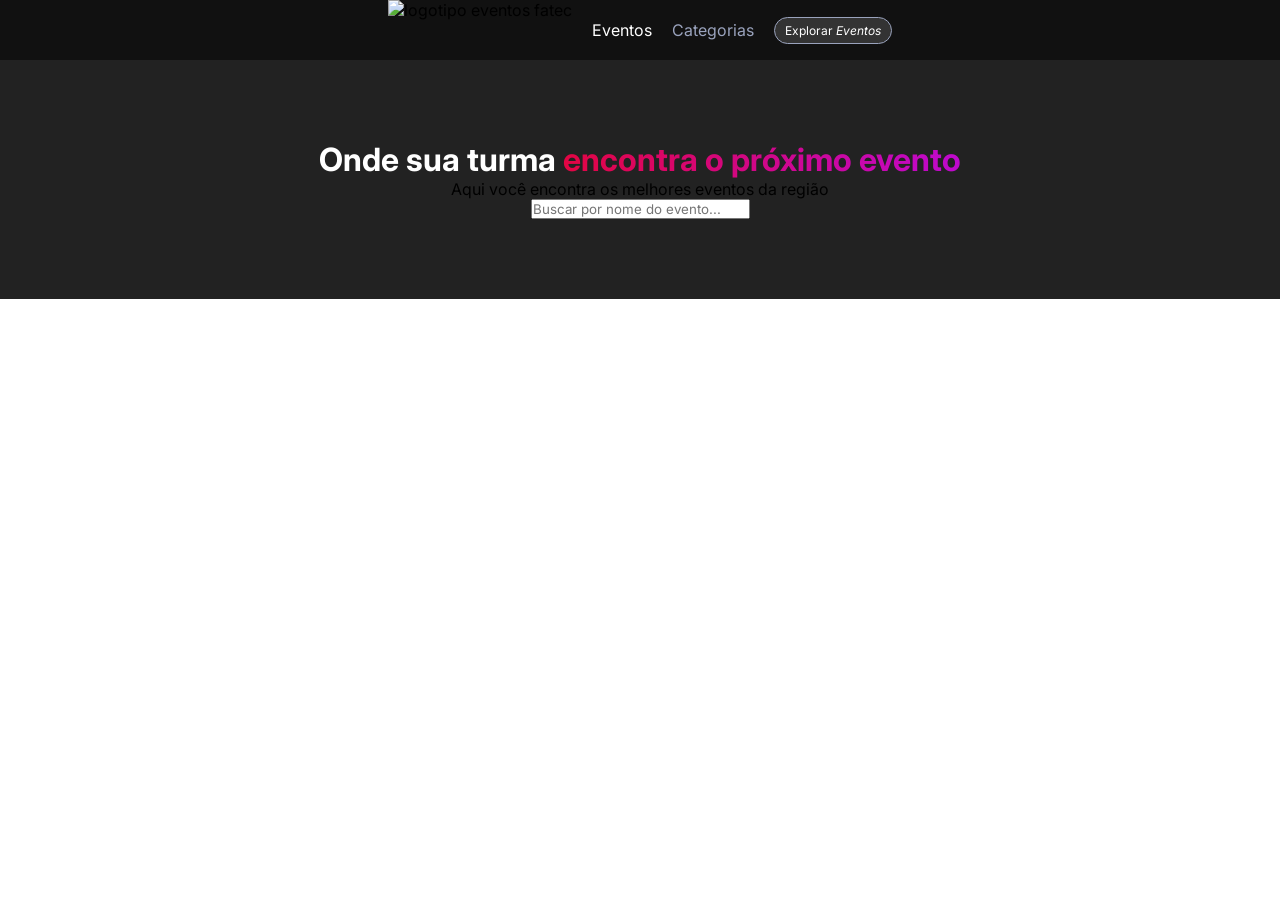
==== index.html @ eeb8b6ac "feat: add gradient highlight effect to hero title text" ====
<!DOCTYPE html>
<html lang="pt-BR">

<head>
    <meta charset="UTF-8">
    <meta name="viewport" content="width=device-width, initial-scale=1.0">
    <title>Página de Eventos</title>
    <link rel="stylesheet" href="./assets/css/styles.css">

    <link rel="preconnect" href="https://fonts.googleapis.com">
    <link rel="preconnect" href="https://fonts.gstatic.com" crossorigin>
    <link
        href="https://fonts.googleapis.com/css2?family=Inter:ital,opsz,wght@0,14..32,100..900;1,14..32,100..900&display=swap"
        rel="stylesheet">
</head>

<body>
    <nav class="header-menu">
        <img class="logo" alt="logotipo eventos fatec" title="Logotipo eventos fatec"
            src="./assets/images/logotipo-eventos-fatec.png" />
        <ul class="navigation">
            <li class="item">
                <a class="link active" href="eventos.html">Eventos</a>
            </li>
            <li class="item">
                <a class="link" href="categorias.html">Categorias</a>
            </li>
            <li class="item">
                <button class="call-to-action">Explorar <i>Eventos</i></button>
            </li>
        </ul>
    </nav>

    <header class="hero">
        <h1 class="title">Onde sua turma <span class="highlight">encontra o próximo evento</span></h1>
        <p class="description">Aqui você encontra os melhores eventos da região</p>

        <input class="search" type="text" placeholder="Buscar por nome do evento..." />
    </header>
</body>

</html>
---- assets/css/styles.css ----
:root {
    --text-gray: #9aa3bd;
    --bg-dark: #111;
    --text-white: #fff;
    --bg-button: #333;
    --bg-hero: #222;
}

* {
    margin: 0;
    padding: 0;
    box-sizing: border-box;
    font-family: "Inter", sans-serif;
}

.header-menu {
    display: flex;
    justify-content: center;
    gap: 20px;
    background-color: var(--bg-dark);

    .logo {
        height: 60px;
    }

    .navigation {
        display: flex;
        gap: 20px;
        align-items: center;
        list-style: none;

        .item {
            .link {
                color: var(--text-gray);
                text-decoration: none;
                transition: 0.3s;

                &:hover,
                &.active {
                    color: var(--text-white);
                }
            }

            .call-to-action {
                background-color: var(--bg-button);
                border: 1px solid var(--text-gray);
                color: var(--text-white);
                padding: 5px 10px;
                border-radius: 20px;
                font-size: 12px;
            }
        }
    }
}


.hero {
    background-color: var(--bg-hero);
    padding: 80px 0;
    display: flex;
    align-items: center;
    flex-direction: column;

    .title {
        color: var(--text-white);

        .highlight {
            background-image: linear-gradient(to left, #bf09cf, #e20543);
            background-clip: text;
            -webkit-background-clip: text;
            -webkit-text-fill-color: transparent;
        }
    }
}
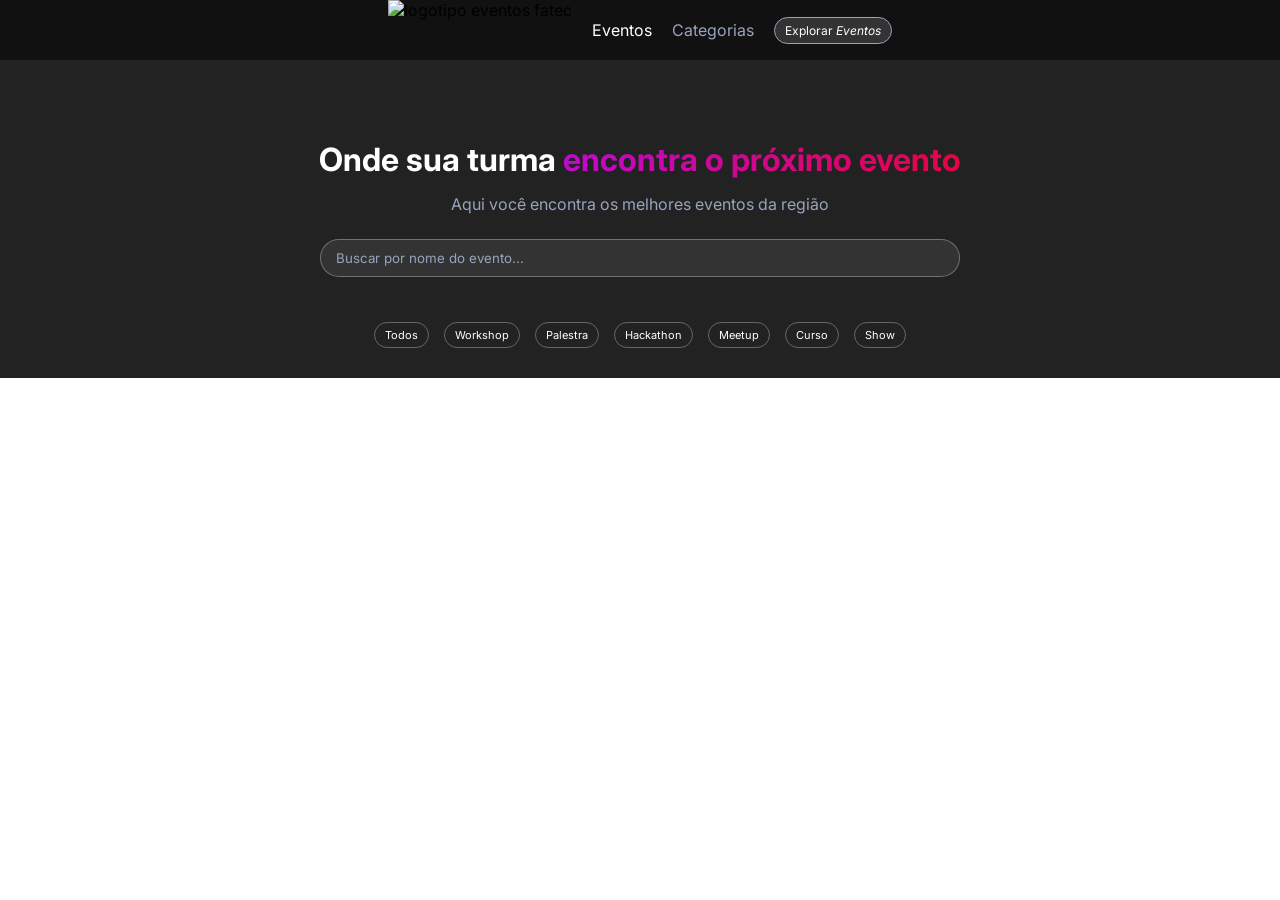
==== commit e0537bc6: "feat: implement event filter navigation and update hero section styling" ====
--- a/index.html
+++ b/index.html
@@ -37,6 +37,20 @@
 
         <input class="search" type="text" placeholder="Buscar por nome do evento..." />
     </header>
+
+    <section class="events">
+        <nav class="filter">
+            <ul class="filter-list">
+                <li class="item active">Todos</li>
+                <li class="item">Workshop</li>
+                <li class="item">Palestra</li>
+                <li class="item">Hackathon</li>
+                <li class="item">Meetup</li>
+                <li class="item">Curso</li>
+                <li class="item">Show</li>
+            </ul>
+        </nav>
+    </section>
 </body>
 
 </html>
--- a/assets/css/styles.css
+++ b/assets/css/styles.css
@@ -4,6 +4,9 @@
     --text-white: #fff;
     --bg-button: #333;
     --bg-hero: #222;
+    --pink-primary: #e20543;
+    --pink-secondary: #bf09cf;
+    --border-light: rgba(255, 255, 255, 0.3);
 }
 
 * {
@@ -56,19 +59,72 @@
 
 .hero {
     background-color: var(--bg-hero);
-    padding: 80px 0;
+    padding: 80px 0 15px;
     display: flex;
     align-items: center;
     flex-direction: column;
 
     .title {
         color: var(--text-white);
+        margin-bottom: 15px;
 
         .highlight {
-            background-image: linear-gradient(to left, #bf09cf, #e20543);
+            background-image: linear-gradient(to left, var(--pink-primary), var(--pink-secondary));
             background-clip: text;
             -webkit-background-clip: text;
             -webkit-text-fill-color: transparent;
         }
     }
+
+    .description {
+        color: var(--text-gray);
+        margin-bottom: 25px;
+    }
+
+    .search {
+        border-radius: 30px;
+        padding: 10px 15px;
+        background-color: var(--bg-button);
+        border: 1px solid var(--border-light);
+        color: var(--text-white);
+        outline: none;
+        transition: 0.2s;
+
+        max-width: 50%;
+        width: 100%;
+
+        &::placeholder {
+            color: var(--text-gray);
+        }
+
+        &:focus,
+        &:hover {
+            border-color: var(--pink-primary);
+        }
+    }
+}
+
+.events {
+    padding: 30px 0;
+    background: #222;
+
+    .filter {
+        display: flex;
+        justify-content: center;
+
+        .filter-list {
+            display: flex;
+            list-style: none;
+            gap: 15px;
+
+            .item {
+                padding: 5px 10px;
+                border: 1px solid var(--border-light);
+                border-radius: 20px;
+                font-size: 11px;
+                color: var(--text-white);
+                cursor: pointer;
+            }
+        }
+    }
 }
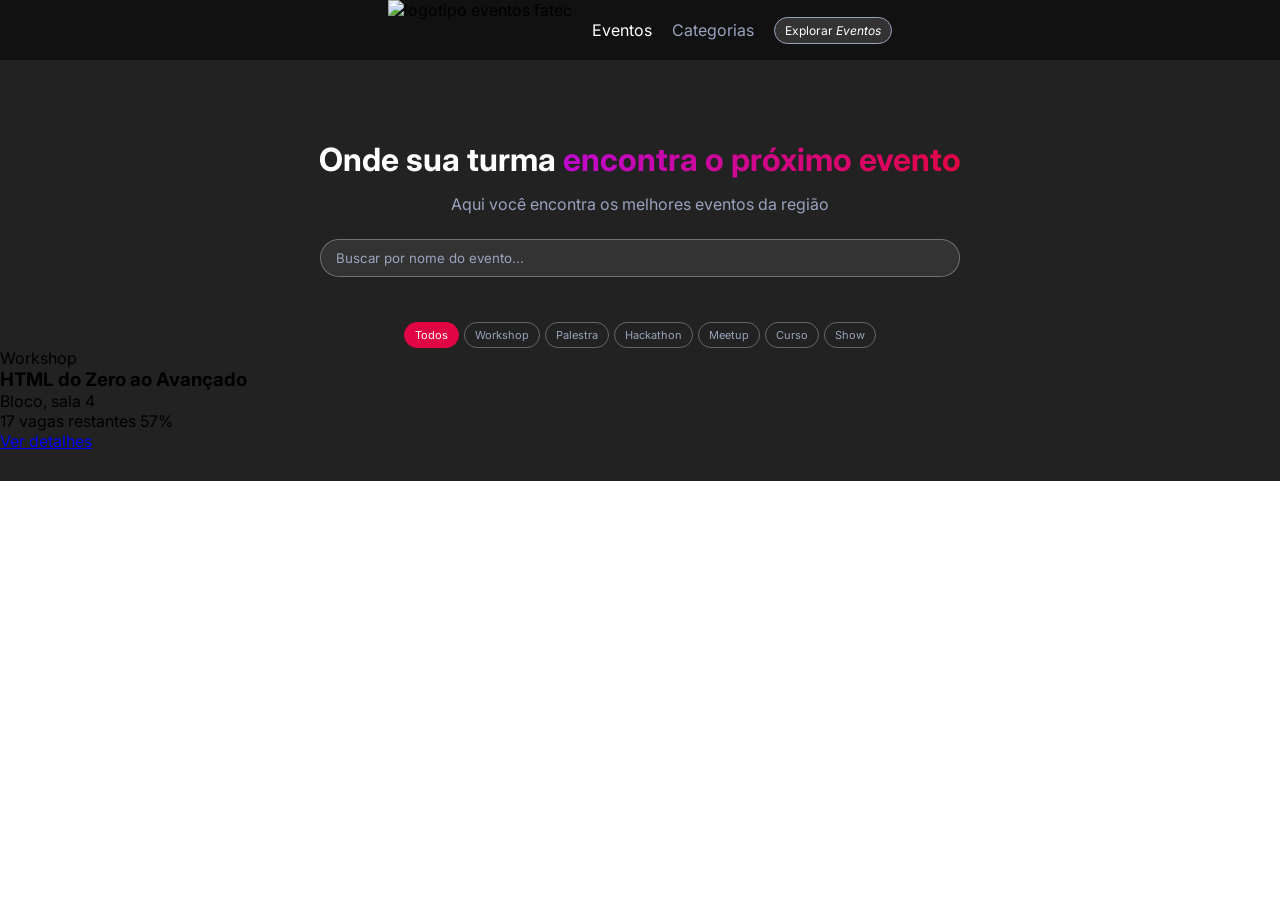
==== commit 4af757a2: "feat: add event card component and update filter list styles with interactive hover and active state" ====
--- a/index.html
+++ b/index.html
@@ -50,6 +50,21 @@
                 <li class="item">Show</li>
             </ul>
         </nav>
+
+        <div class="list">
+            <article class="card">
+                <p class="category">Workshop</p>
+                <h3 class="title">HTML do Zero ao Avançado</h3>
+                <p class="place">Bloco, sala 4</p>
+
+                <div class="information">
+                    <span class="quantity">17 vagas restantes</span>
+                    <span class="percentage">57%</span>
+                </div>
+
+                <a class="link" href="#">Ver detalhes</a>
+            </article>
+        </div>
     </section>
 </body>
 
--- a/assets/css/styles.css
+++ b/assets/css/styles.css
@@ -115,15 +115,27 @@
         .filter-list {
             display: flex;
             list-style: none;
-            gap: 15px;
+            gap: 5px;
 
             .item {
                 padding: 5px 10px;
                 border: 1px solid var(--border-light);
                 border-radius: 20px;
                 font-size: 11px;
-                color: var(--text-white);
+                color: var(--text-gray);
                 cursor: pointer;
+                transition: 0.3s;
+
+                &.active {
+                    background-color: var(--pink-primary);
+                    border-color: var(--pink-primary);
+                    color: var(--text-white);
+                }
+
+                &:hover {
+                    color: var(--text-white);
+                    border-color: var(--pink-primary);
+                }
             }
         }
     }
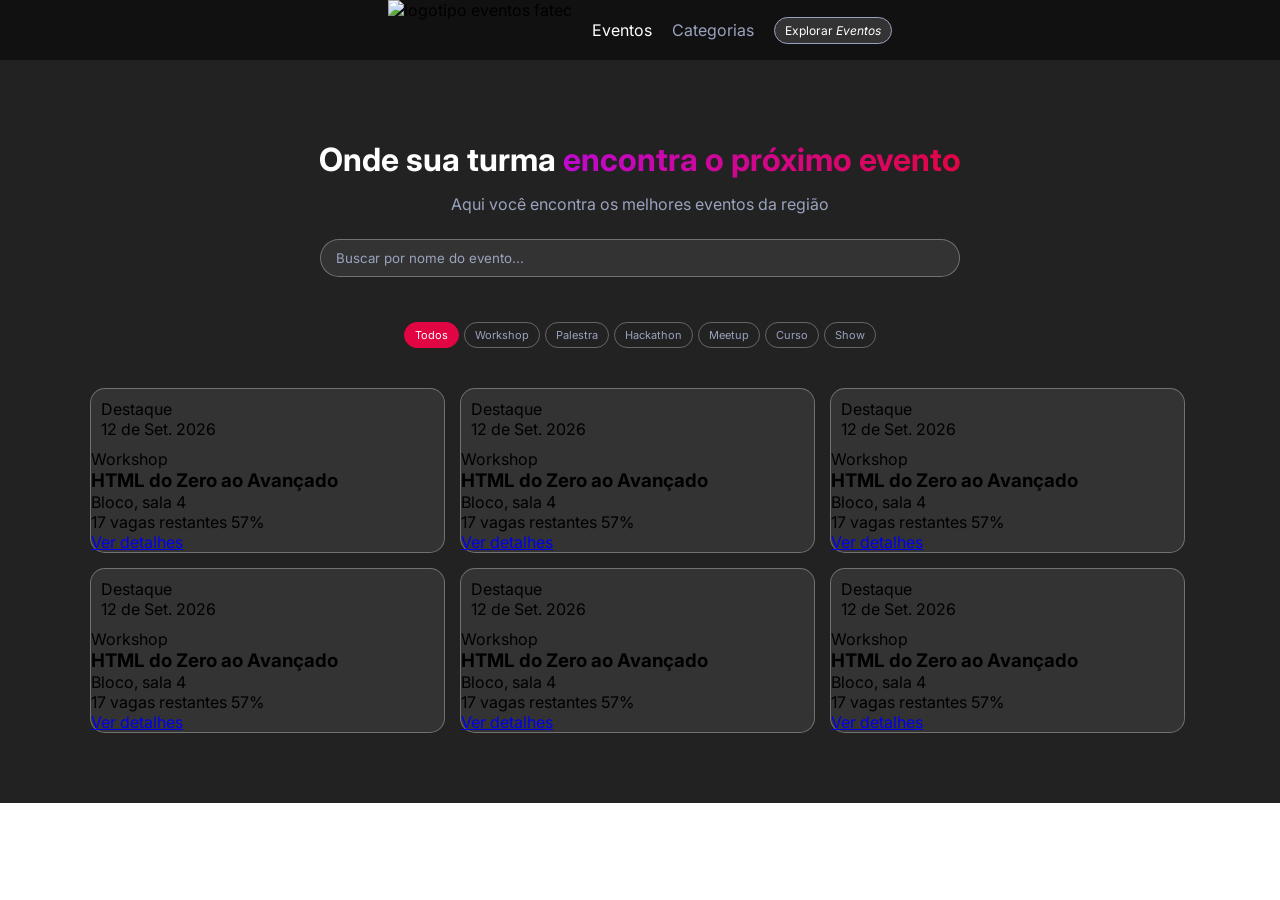
==== commit af291b08: "feat: add responsive grid layout and event cards to the event listing section" ====
--- a/index.html
+++ b/index.html
@@ -53,6 +53,102 @@
 
         <div class="list">
             <article class="card">
+                <div class="header">
+                    <span class="highlight">Destaque</span>
+
+                    <time class="date">12 de Set. 2026</time>
+                </div>
+
+                <p class="category">Workshop</p>
+                <h3 class="title">HTML do Zero ao Avançado</h3>
+                <p class="place">Bloco, sala 4</p>
+
+                <div class="information">
+                    <span class="quantity">17 vagas restantes</span>
+                    <span class="percentage">57%</span>
+                </div>
+
+                <a class="link" href="#">Ver detalhes</a>
+            </article>
+            <article class="card">
+                <div class="header">
+                    <span class="highlight">Destaque</span>
+
+                    <time class="date">12 de Set. 2026</time>
+                </div>
+
+                <p class="category">Workshop</p>
+                <h3 class="title">HTML do Zero ao Avançado</h3>
+                <p class="place">Bloco, sala 4</p>
+
+                <div class="information">
+                    <span class="quantity">17 vagas restantes</span>
+                    <span class="percentage">57%</span>
+                </div>
+
+                <a class="link" href="#">Ver detalhes</a>
+            </article>
+            <article class="card">
+                <div class="header">
+                    <span class="highlight">Destaque</span>
+
+                    <time class="date">12 de Set. 2026</time>
+                </div>
+
+                <p class="category">Workshop</p>
+                <h3 class="title">HTML do Zero ao Avançado</h3>
+                <p class="place">Bloco, sala 4</p>
+
+                <div class="information">
+                    <span class="quantity">17 vagas restantes</span>
+                    <span class="percentage">57%</span>
+                </div>
+
+                <a class="link" href="#">Ver detalhes</a>
+            </article>
+            <article class="card">
+                <div class="header">
+                    <span class="highlight">Destaque</span>
+
+                    <time class="date">12 de Set. 2026</time>
+                </div>
+
+                <p class="category">Workshop</p>
+                <h3 class="title">HTML do Zero ao Avançado</h3>
+                <p class="place">Bloco, sala 4</p>
+
+                <div class="information">
+                    <span class="quantity">17 vagas restantes</span>
+                    <span class="percentage">57%</span>
+                </div>
+
+                <a class="link" href="#">Ver detalhes</a>
+            </article>
+            <article class="card">
+                <div class="header">
+                    <span class="highlight">Destaque</span>
+
+                    <time class="date">12 de Set. 2026</time>
+                </div>
+
+                <p class="category">Workshop</p>
+                <h3 class="title">HTML do Zero ao Avançado</h3>
+                <p class="place">Bloco, sala 4</p>
+
+                <div class="information">
+                    <span class="quantity">17 vagas restantes</span>
+                    <span class="percentage">57%</span>
+                </div>
+
+                <a class="link" href="#">Ver detalhes</a>
+            </article>
+            <article class="card">
+                <div class="header">
+                    <span class="highlight">Destaque</span>
+
+                    <time class="date">12 de Set. 2026</time>
+                </div>
+
                 <p class="category">Workshop</p>
                 <h3 class="title">HTML do Zero ao Avançado</h3>
                 <p class="place">Bloco, sala 4</p>
--- a/assets/css/styles.css
+++ b/assets/css/styles.css
@@ -139,4 +139,26 @@
             }
         }
     }
+
+    .list {
+        display: flex;
+        flex-wrap: wrap;
+        gap: 15px;
+        width: 90%;
+        max-width: 1100px;
+        margin: 40px auto;
+
+        .card {
+            width: calc(33% - 8px);
+            border: 1px solid var(--border-light);
+            border-radius: 15px;
+            background-color: #333;
+
+            .header {
+                padding: 10px;
+                display: flex;
+                flex-direction: column;
+            }
+        }
+    }
 }
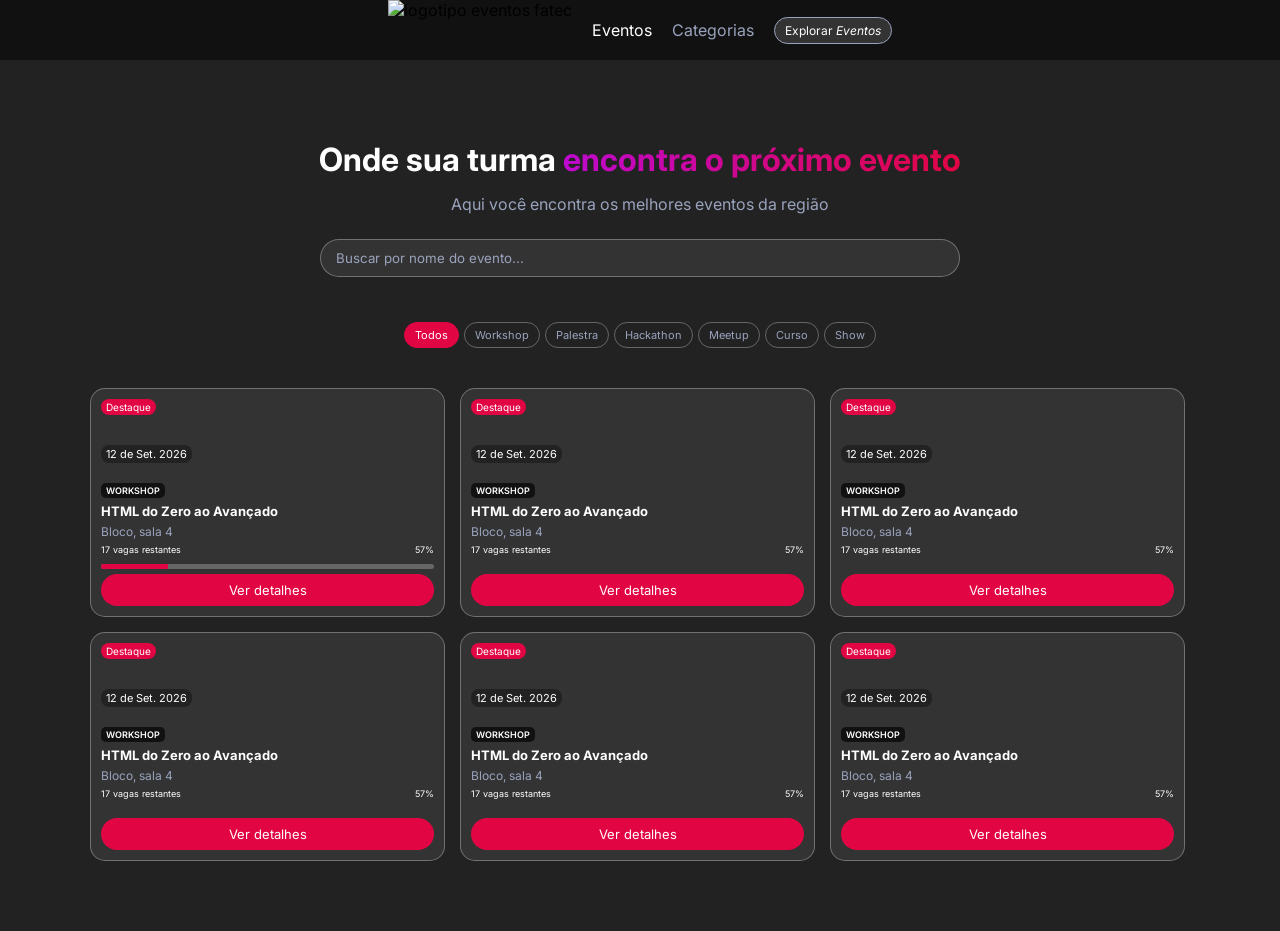
==== commit bddb0580: "feat: add dynamic progress bar component to event listings" ====
--- a/index.html
+++ b/index.html
@@ -66,6 +66,9 @@
                 <div class="information">
                     <span class="quantity">17 vagas restantes</span>
                     <span class="percentage">57%</span>
+                    <div class="progress">
+                        <div class="progress-content" style="width: 20%;"></div>
+                    </div>
                 </div>
 
                 <a class="link" href="#">Ver detalhes</a>
--- a/assets/css/styles.css
+++ b/assets/css/styles.css
@@ -153,11 +153,101 @@
             border: 1px solid var(--border-light);
             border-radius: 15px;
             background-color: #333;
+            display: flex;
+            flex-direction: column;
+            align-items: start;
+            padding: 10px;
+            gap: 5px;
 
             .header {
-                padding: 10px;
                 display: flex;
                 flex-direction: column;
+                gap: 30px;
+                align-items: start;
+                margin-bottom: 15px;
+
+                .highlight {
+                    background-color: #e20543;
+                    color: #fff;
+                    font-size: 10px;
+                    border-radius: 10px;
+                    padding: 2px 5px;
+                }
+
+                .date {
+                    background-color: #222;
+                    color: #fff;
+                    border-radius: 8px;
+                    font-size: 11px;
+                    padding: 2px 5px;
+                }
+            }
+
+            .category {
+                color: #fff;
+                text-transform: uppercase;
+                font-size: 9px;
+                background-color: #111;
+                padding: 2px 5px;
+                border-radius: 5px;
+                font-weight: 600;
+            }
+
+            .title {
+                color: #fff;
+                font-size: 13px;
+            }
+
+            .place {
+                color: #9aa3bd;
+                font-size: 12px;
+            }
+
+            .information {
+                color: #fff;
+                font-size: 9px;
+                display: flex;
+                justify-content: space-between;
+                width: 100%;
+                position: relative;
+                height: 20px;
+
+                .progress {
+                    width: 100%;
+                    height: 5px;
+                    background-color: #666;
+                    position: absolute;
+                    top: 100%;
+                    border-radius: 4px;
+
+                    .progress-content {
+                        position: absolute;
+                        left: 0;
+                        height: 5px;
+                        top: 0;
+                        width: 60%;
+                        background-color: var(--pink-primary);
+                        border-top-left-radius: 4px;
+                        border-bottom-left-radius: 4px;
+                    }
+                }
+            }
+
+            .link {
+                text-decoration: none;
+                color: #fff;
+                font-size: 13px;
+                text-align: center;
+                margin-top: 5px;
+                background-color: #e20543;
+                width: 100%;
+                padding: 8px 10px;
+                border-radius: 20px;
+                transition: 0.3s;
+
+                &:hover {
+                    background-color: #9aa3bd;
+                }
             }
         }
     }
